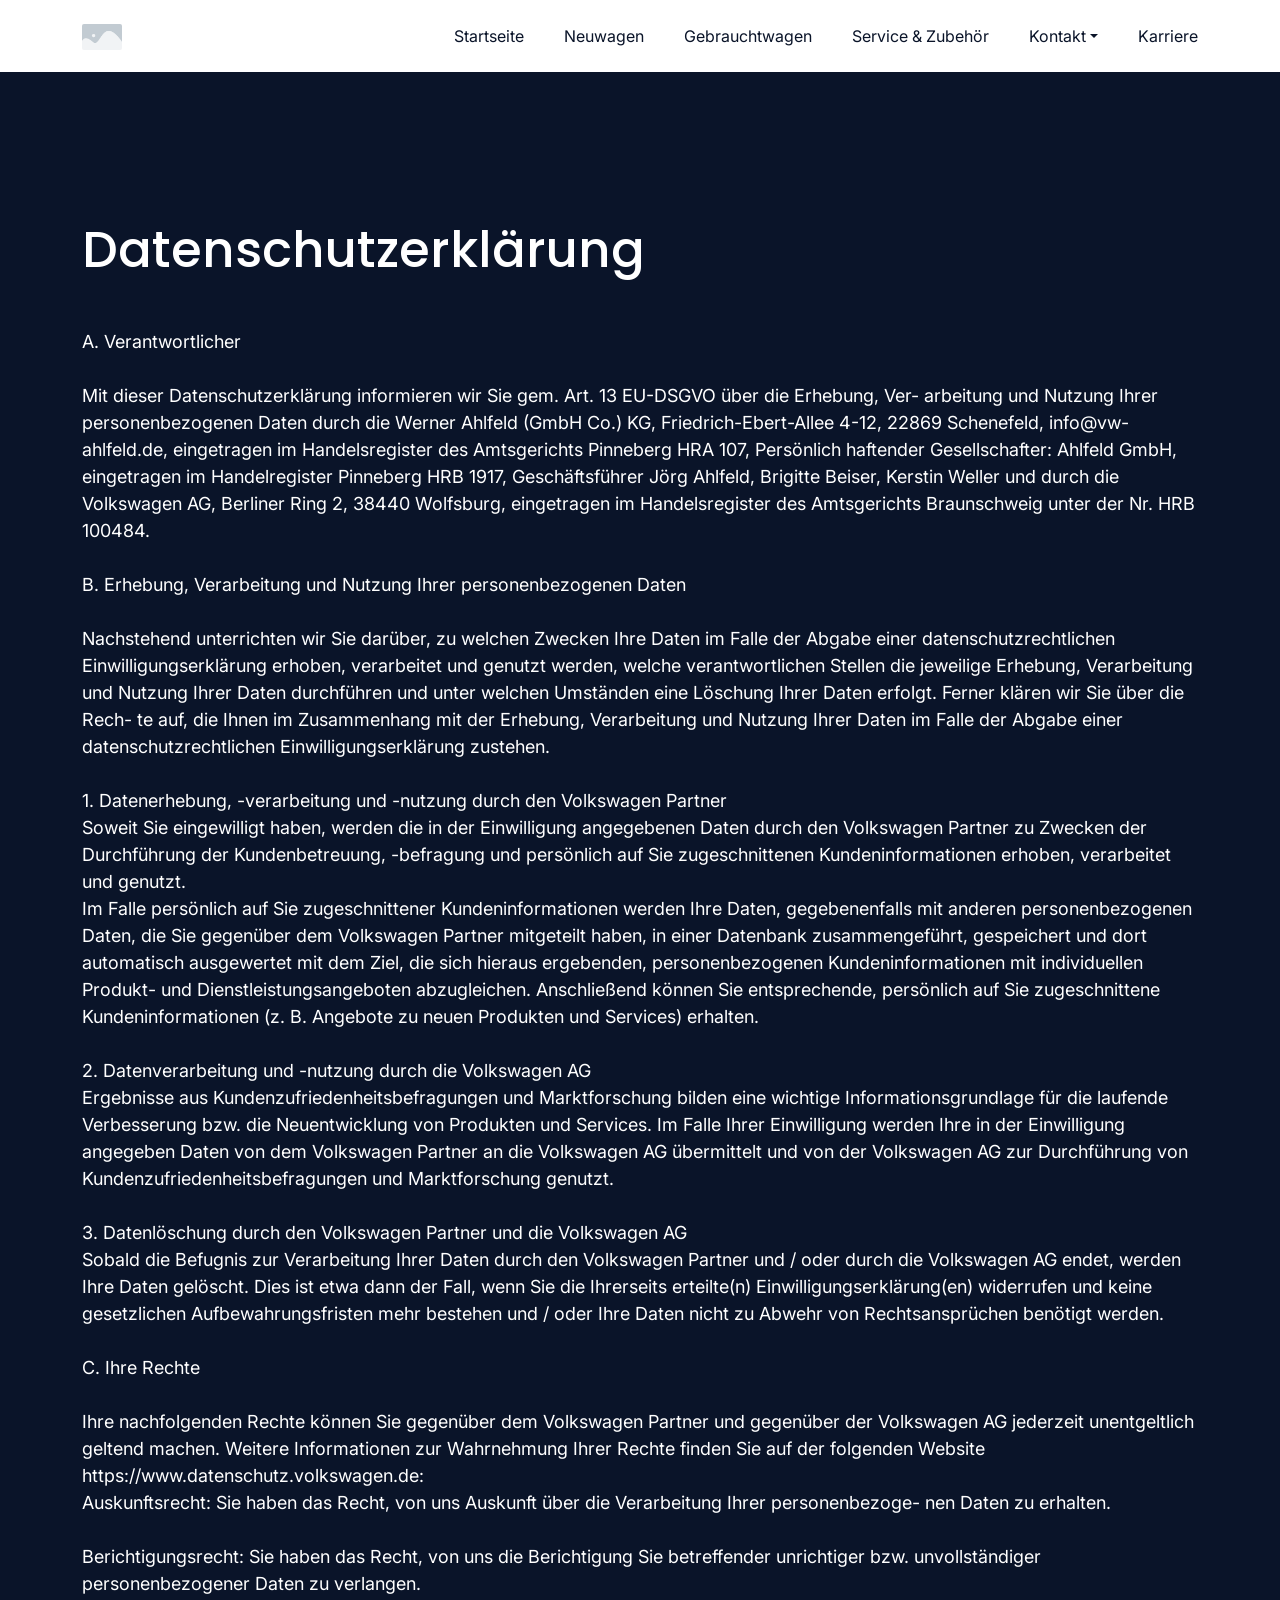
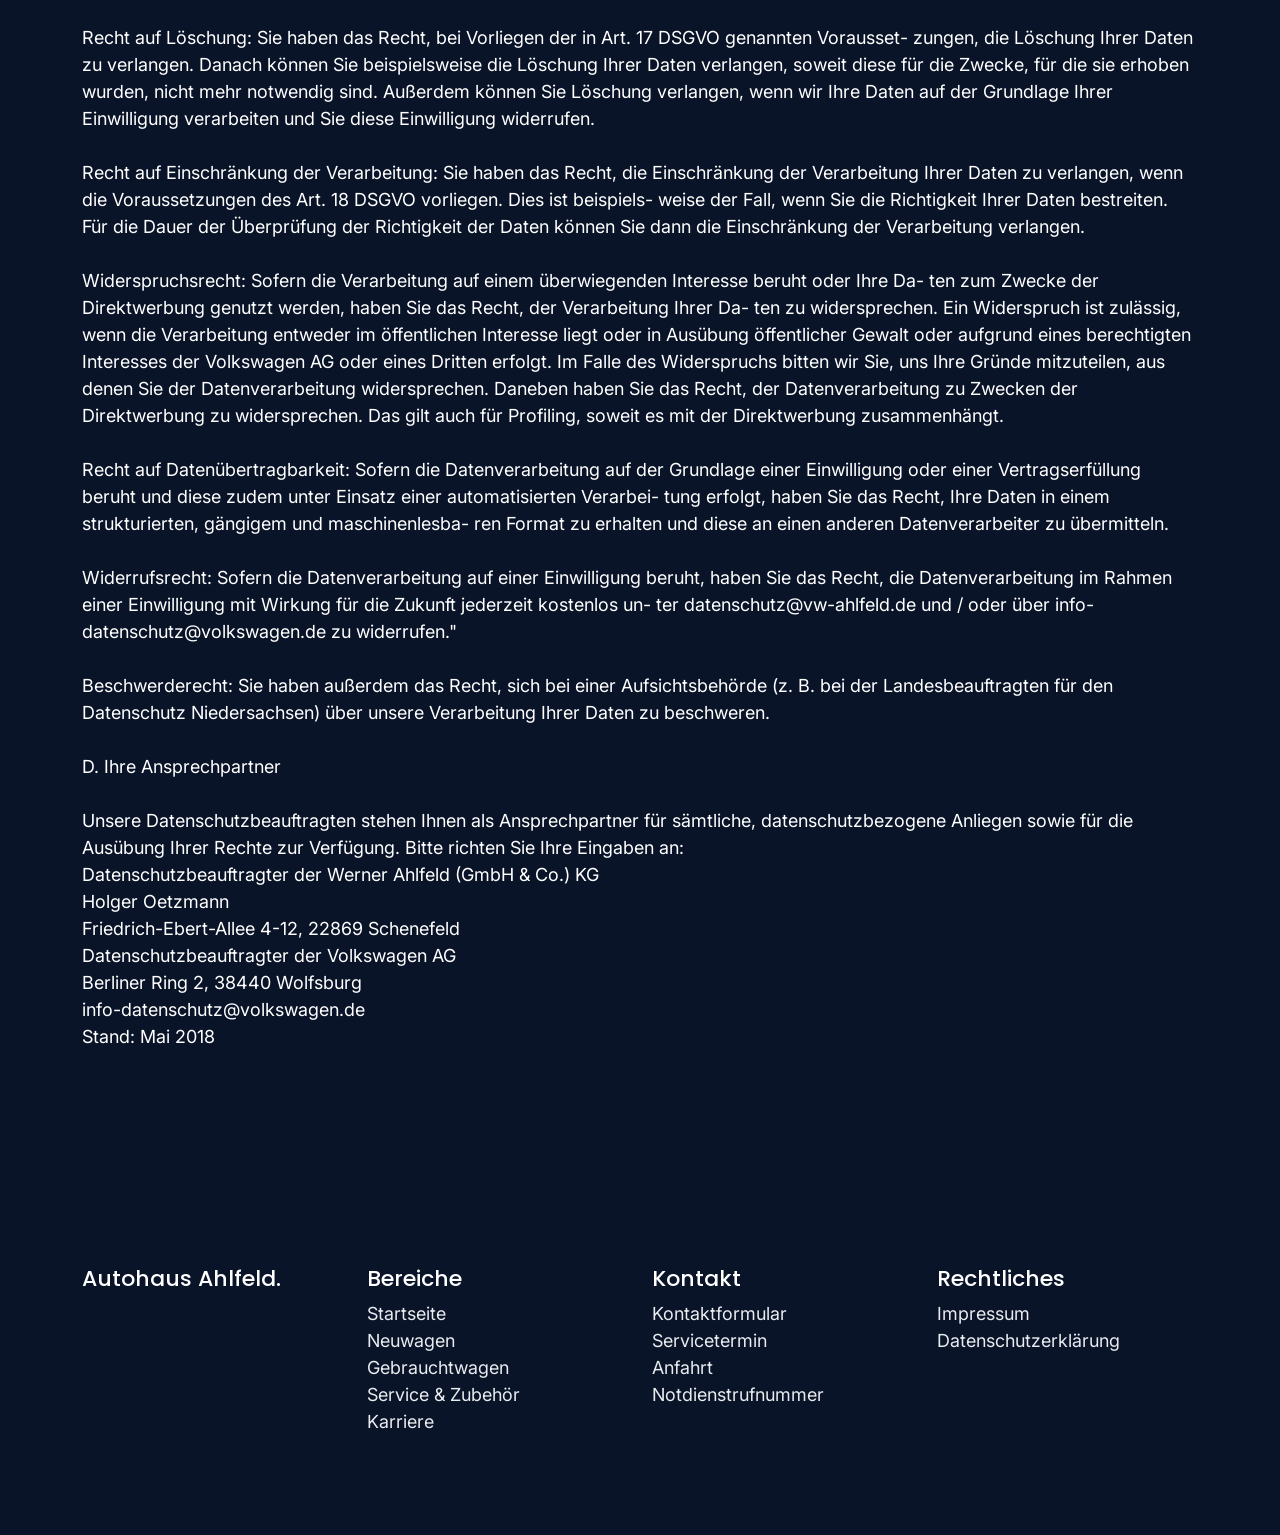
==== datenschutz/index.html @ afb30126 "Init commit" ====
<!DOCTYPE html>
<html lang="de">
  <head>
    <meta charset="UTF-8" />
    <meta name="viewport" content="width=device-width, initial-scale=1.0" />
    <meta name="description" content="Volkswagen-Vertragspartner und Audi-Service-Partner in Schenefeld. Gebrauchtwagen aller Marken." />
    <title>Autohaus Werner Ahlfeld – Ihr VW-Partner in Schenefeld</title>
    <!-- Bootstrap 5 -->
    <link href="https://cdn.jsdelivr.net/npm/bootstrap@5.3.3/dist/css/bootstrap.min.css" rel="stylesheet" />
    <!-- Bootstrap Icons -->
    <link href="https://cdn.jsdelivr.net/npm/bootstrap-icons@1.11.3/font/bootstrap-icons.min.css" rel="stylesheet" />
    <!-- Google Fonts -->
    <link rel="preconnect" href="https://fonts.googleapis.com">
    <link href="https://fonts.googleapis.com/css2?family=Inter:wght@400;500;600&family=Poppins:wght@500;600;700&display=swap" rel="stylesheet">
    <!-- Custom CSS -->
    <link href="../assets/css/style.css" rel="stylesheet" />
  </head>
  <body>

    <nav class="navbar py-3 navbar-expand-lg sticky-top">
      <div class="container">
        <a href="/" class="navbar-brand"><img src="../assets/images/placeholder.png" alt=""></a>
        <button class="navbar-toggler" type="button" data-bs-toggle="offcanvas" data-bs-target="#offcanvasNavbar" aria-controls="offcanvasNavbar" aria-label="Toggle navigation">
          <i class="bi bi-list"></i>
        </button>
        <div class="offcanvas offcanvas-end" tabindex="-1" id="offcanvasNavbar" aria-labelledby="offcanvasNavbarLabel">
          <div class="offcanvas-header">
            <img src="../assets/images/placeholder.png" alt="">
            <button type="button" class="btn-close" data-bs-dismiss="offcanvas" aria-label="Close"></button>
          </div>
          <div class="offcanvas-body">
            <ul class="navbar-nav justify-content-end flex-grow-1">
              <li class="nav-item">
                <a class="nav-link me-0 me-lg-4" aria-current="page" href="/">Startseite</a>
              </li>
              <li class="nav-item">
                <a class="nav-link me-0 me-lg-4" href="/index.html#neuwagen">Neuwagen</a>
              </li>
              <li class="nav-item">
                <a class="nav-link me-0 me-lg-4" href="/gebrauchtwagen/">Gebrauchtwagen</a>
              </li>
              <li class="nav-item">
                <a class="nav-link me-0 me-lg-4" href="/index.html#service">Service & Zubehör</a>
              </li>
              <li class="nav-item dropdown">
                <a class="nav-link dropdown-toggle me-0 me-lg-4" href="#" role="button" data-bs-toggle="dropdown" aria-expanded="false">Kontakt</a>
                <ul class="dropdown-menu">
                  <li><a class="dropdown-item" href="/index.html#kontakt">Anfahrt</a></li>
                  <li><a class="dropdown-item" href="/kontaktformular">Kontaktformular</a></li>
                  <li><a class="dropdown-item" href="/servicetermin">Servicetermin</a></li>
                  <li><a class="dropdown-item" href="/index.html#kontakt">Notdienstrufnummer</a></li>
                </ul>
              </li>
              <li class="nav-item">
                <a class="nav-link pe-lg-0" href="/index.html#karriere">Karriere</a>
              </li>
            </ul>
          </div>
        </div>
      </div>
    </nav>

    <section class="hero-section">
      <div class="container">
        <div class="row">
          <div class="col-12 text-white pt-5">
            <h1 class="mb-5">Datenschutzerklärung</h1>
            <p>
                A. Verantwortlicher
                <br>
                <br>
                Mit dieser Datenschutzerklärung informieren wir Sie gem. Art. 
                13 EU-DSGVO über die Erhebung, Ver- arbeitung und Nutzung Ihrer 
                personenbezogenen Daten durch die Werner Ahlfeld (GmbH Co.) KG, 
                Friedrich-Ebert-Allee 4-12, 22869 Schenefeld, info@vw-ahlfeld.de, 
                eingetragen im Handelsregister des Amtsgerichts Pinneberg HRA 107, 
                Persönlich haftender Gesellschafter: Ahlfeld GmbH, eingetragen im Handelregister 
                Pinneberg HRB 1917, Geschäftsführer Jörg Ahlfeld, Brigitte Beiser, 
                Kerstin Weller und durch die Volkswagen AG, Berliner Ring 2, 
                38440 Wolfsburg, eingetragen im Handelsregister des Amtsgerichts Braunschweig unter der Nr. HRB 100484.
                <br>
                <br>
                B. Erhebung, Verarbeitung und Nutzung Ihrer personenbezogenen Daten
                <br>
                <br>
                Nachstehend unterrichten wir Sie darüber, 
                zu welchen Zwecken Ihre Daten im Falle der Abgabe einer datenschutzrechtlichen Einwilligungserklärung erhoben, 
                verarbeitet und genutzt werden, welche verantwortlichen Stellen die jeweilige Erhebung, 
                Verarbeitung und Nutzung Ihrer Daten durchführen und unter welchen Umständen eine Löschung Ihrer Daten erfolgt. 
                Ferner klären wir Sie über die Rech- te auf, die Ihnen im Zusammenhang mit der Erhebung, 
                Verarbeitung und Nutzung Ihrer Daten im Falle der Abgabe einer datenschutzrechtlichen Einwilligungserklärung zustehen.
                <br>
                <br>
                1. Datenerhebung, -verarbeitung und -nutzung durch den Volkswagen Partner
                <br>
                Soweit Sie eingewilligt haben, werden die in der Einwilligung angegebenen Daten durch den Volkswagen 
                Partner zu Zwecken der Durchführung der Kundenbetreuung, -befragung und persönlich auf Sie 
                zugeschnittenen Kundeninformationen erhoben, verarbeitet und genutzt.
                <br>
                Im Falle persönlich auf Sie zugeschnittener Kundeninformationen werden Ihre Daten, 
                gegebenenfalls mit anderen personenbezogenen Daten, die Sie gegenüber dem Volkswagen 
                Partner mitgeteilt haben, in einer Datenbank zusammengeführt, gespeichert und dort 
                automatisch ausgewertet mit dem Ziel, die sich hieraus ergebenden, personenbezogenen 
                Kundeninformationen mit individuellen Produkt- und Dienstleistungsangeboten abzugleichen. 
                Anschließend können Sie entsprechende, persönlich auf Sie zugeschnittene Kundeninformationen 
                (z. B. Angebote zu neuen Produkten und Services) erhalten.
                <br>
                <br>
                2. Datenverarbeitung und -nutzung durch die Volkswagen AG
                <br>
                Ergebnisse aus Kundenzufriedenheitsbefragungen und Marktforschung bilden eine wichtige Informationsgrundlage 
                für die laufende Verbesserung bzw. die Neuentwicklung von Produkten und Services. 
                Im Falle Ihrer Einwilligung werden Ihre in der Einwilligung angegeben Daten von dem Volkswagen 
                Partner an die Volkswagen AG übermittelt und von der Volkswagen AG zur Durchführung von 
                Kundenzufriedenheitsbefragungen und Marktforschung genutzt.
                <br>
                <br>
                3. Datenlöschung durch den Volkswagen Partner und die Volkswagen AG
                <br>
                Sobald die Befugnis zur Verarbeitung Ihrer Daten durch den Volkswagen Partner und / 
                oder durch die Volkswagen AG endet, werden Ihre Daten gelöscht. Dies ist etwa dann der Fall, 
                wenn Sie die Ihrerseits erteilte(n) Einwilligungserklärung(en) widerrufen und keine 
                gesetzlichen Aufbewahrungsfristen mehr bestehen und / oder Ihre Daten nicht zu Abwehr von 
                Rechtsansprüchen benötigt werden.
                <br>
                <br>
                C. Ihre Rechte
                <br>
                <br>
                Ihre nachfolgenden Rechte können Sie gegenüber dem Volkswagen Partner und gegenüber der Volkswagen AG 
                jederzeit unentgeltlich geltend machen. Weitere Informationen zur Wahrnehmung Ihrer Rechte finden 
                Sie auf der folgenden Website https://www.datenschutz.volkswagen.de:
                <br>
                Auskunftsrecht: Sie haben das Recht, von uns Auskunft über die Verarbeitung Ihrer personenbezoge- nen Daten zu erhalten.
                <br>
                <br>
                Berichtigungsrecht: Sie haben das Recht, von uns die Berichtigung Sie betreffender unrichtiger bzw. unvollständiger personenbezogener Daten zu verlangen.
                <br>
                <br>
                Recht auf Löschung: Sie haben das Recht, bei Vorliegen der in Art. 17 DSGVO genannten Vorausset- zungen, die Löschung Ihrer Daten zu verlangen. Danach können Sie beispielsweise die Löschung Ihrer Daten verlangen, soweit diese für die Zwecke, für die sie erhoben wurden, nicht mehr notwendig sind. Außerdem können Sie Löschung verlangen, wenn wir Ihre Daten auf der Grundlage Ihrer Einwilligung verarbeiten und Sie diese Einwilligung widerrufen.
                <br>
                <br>
                Recht auf Einschränkung der Verarbeitung: Sie haben das Recht, die Einschränkung der Verarbeitung Ihrer Daten zu verlangen, wenn die Voraussetzungen des Art. 18 DSGVO vorliegen. Dies ist beispiels- weise der Fall, wenn Sie die Richtigkeit Ihrer Daten bestreiten. Für die Dauer der Überprüfung der Richtigkeit der Daten können Sie dann die Einschränkung der Verarbeitung verlangen.
                <br>
                <br>
                Widerspruchsrecht: Sofern die Verarbeitung auf einem überwiegenden Interesse beruht oder Ihre Da- ten zum Zwecke der Direktwerbung genutzt werden, haben Sie das Recht, der Verarbeitung Ihrer Da- ten zu widersprechen. Ein Widerspruch ist zulässig, wenn die Verarbeitung entweder im öffentlichen Interesse liegt oder in Ausübung öffentlicher Gewalt oder aufgrund eines berechtigten Interesses der Volkswagen AG oder eines Dritten erfolgt. Im Falle des Widerspruchs bitten wir Sie, uns Ihre Gründe mitzuteilen, aus denen Sie der Datenverarbeitung widersprechen. Daneben haben Sie das Recht, der Datenverarbeitung zu Zwecken der Direktwerbung zu widersprechen. Das gilt auch für Profiling, soweit es mit der Direktwerbung zusammenhängt.
                <br>
                <br>
                Recht auf Datenübertragbarkeit: Sofern die Datenverarbeitung auf der Grundlage einer Einwilligung oder einer Vertragserfüllung beruht und diese zudem unter Einsatz einer automatisierten Verarbei- tung erfolgt, haben Sie das Recht, Ihre Daten in einem strukturierten, gängigem und maschinenlesba- ren Format zu erhalten und diese an einen anderen Datenverarbeiter zu übermitteln.
                <br>
                <br>
                Widerrufsrecht: Sofern die Datenverarbeitung auf einer Einwilligung beruht, haben Sie das Recht, die Datenverarbeitung im Rahmen einer Einwilligung mit Wirkung für die Zukunft jederzeit kostenlos un- ter datenschutz@vw-ahlfeld.de und / oder über info-datenschutz@volkswagen.de zu widerrufen."
                <br>
                <br>
                Beschwerderecht: Sie haben außerdem das Recht, sich bei einer Aufsichtsbehörde (z. B. bei der Landesbeauftragten für den Datenschutz Niedersachsen) über unsere Verarbeitung Ihrer Daten zu beschweren.
                <br>
                <br>
                D. Ihre Ansprechpartner
                <br>
                <br>
                Unsere Datenschutzbeauftragten stehen Ihnen als Ansprechpartner für sämtliche, 
                datenschutzbezogene Anliegen sowie für die Ausübung Ihrer Rechte zur Verfügung. 
                Bitte richten Sie Ihre Eingaben an:
                <br>
                Datenschutzbeauftragter der Werner Ahlfeld (GmbH & Co.) KG
                <br>
                Holger Oetzmann
                <br>
                Friedrich-Ebert-Allee 4-12, 22869 Schenefeld
                <br>
                Datenschutzbeauftragter der Volkswagen AG
                <br>
                Berliner Ring 2, 38440 Wolfsburg
                <br>
                info-datenschutz@volkswagen.de
                <br>
                Stand: Mai 2018
            </p>
          </div>
        </div>
      </div>
    </section>

    <footer>
      <div class="container">
        <div class="row">
          <div class="col-lg-3 col-12 text-white">
            <h2 class="h5 mb-5">Autohaus Ahlfeld.</h2>
          </div>
          <div class="col-lg-3 col-12 text-white mb-3 mb-lg-0">
            <h2 class="h5">Bereiche</h2>
            <a href="/">Startseite</a>
            <br>
            <a href="/index.html#neuwagen">Neuwagen</a>
            <br>
            <a href="/gebrauchtwagen/">Gebrauchtwagen</a>
            <br>
            <a href="/index.html#service">Service & Zubehör</a>
            <br>
            <a href="/index.html#karriere">Karriere</a>
          </div>
          <div class="col-lg-3 col-12 text-white mb-3 mb-lg-0">
            <h2 class="h5">Kontakt</h2>
            <a href="/kontaktformular/">Kontaktformular</a>
            <br>
            <a href="servicetermin/">Servicetermin</a>
            <br>
            <a href="/index.html#kontakt">Anfahrt</a>
            <br>
            <a href="/index.html#kontakt">Notdienstrufnummer</a>
          </div>
          <div class="col-lg-3 col-12 text-white">
            <h2 class="h5">Rechtliches</h2>
            <a href="/impressum/">Impressum</a>
            <br>
            <a href="/datenschutz/">Datenschutzerklärung</a>
          </div>
        </div>
      </div>
    </footer>

    <!-- Bootstrap JS -->
    <script src="https://cdn.jsdelivr.net/npm/bootstrap@5.3.3/dist/js/bootstrap.bundle.min.js"></script>
    <!-- Custom JS -->
    <script src="assets/js/script.js"></script>
  </body>
</html>
---- assets/css/style.css ----
:root {
    --dark: #0A1429;
    --light-blue: #6599FF;
    --bright-blue: #F3F7FB;
    --white: #fff;
    --light: #e9ecef;
    --fs-h1: clamp(2rem, 1.59rem + 2.04vw, 3.125rem);
    --fs-h2: clamp(1.625rem, 1.3rem + 1.59vw, 2.5rem);
    --fs-h3: clamp(1.375rem, 1.14rem + 1.13vw, 2rem);
    --fs-h4: clamp(1.25rem, 1.11rem + 0.68vw, 1.625rem);
    --fs-h5: clamp(1.1875rem, 1.11rem + 0.34vw, 1.375rem);
    --fs-body: clamp(1rem, 0.95rem + 0.22vw, 1.125rem);
    --font-heading: 'Poppins', sans-serif;
    --font-body: 'Inter', sans-serif;
}

body {
    margin: 0;
    padding: 0;
    min-height: 100vh;
    font-size: var(--fs-body);
    line-height: 1.5;
    font-family: var(--font-body) !important;
}

html {
  scroll-behavior: smooth;
}

section, footer {
    padding: 100px 0;
}

img {
    border-radius: 2px;
}

a {
    font-size: var(--fs-body) !important;
}

h1,
.h1,
h2,
.h2,
h3,
.h3,
h4,
.h4,
h5,
.h5,
h6,
.h6 {
    margin-top: 0;
    line-height: 1.2;
}

h1, .h1 {
    font-size: var(--fs-h1);
    font-family: var(--font-heading) !important;
}

h2, .h2 {
    font-size: var(--fs-h2);
    font-family: var(--font-heading) !important;
}

h3, .h3 {
    font-size: var(--fs-h3);
    font-family: var(--font-heading) !important;
}

h4, .h4 {
    font-size: var(--fs-h4);
    font-family: var(--font-heading) !important;
}

h5, .h5 {
    font-size: var(--fs-h5);
    font-family: var(--font-heading) !important;
}

h6, .h6 {
    font-size: var(--fs-body);
    font-family: var(--font-heading) !important;
}

.text-vw-blue {
    color: var(--dark) !important;
}

.btn-white {
    border: 1px solid #fff;
    background-color: #fff;
    border-radius: 2px;
    color: var(--dark);
    padding: 8px 30px;
}

.btn-white:hover {
    border: 1px solid #fff;
    background-color: transparent;
    color: #fff;
}

.btn-white-border {
    border: 1px solid #fff;
    background-color: transparent;
    border-radius: 2px;
    color: #fff;
    padding: 8px 30px;
}

.btn-white-border:hover {
    border: 1px solid #fff;
    background-color: #fff;
    color: var(--dark);
}

.btn-dark {
    border: 1px solid var(--dark);
    background-color: var(--dark);
    border-radius: 2px;
    color: #fff;
    padding: 8px 30px;
}

.btn-dark:hover {
    border: 1px solid var(--dark);
    background-color: transparent;
    color: var(--dark);
}

.btn-dark-border {
    border: 1px solid var(--dark);
    background-color: transparent;
    border-radius: 2px;
    color: var(--dark);
    padding: 8px 30px;
}

.btn-dark-border:hover {
    border: 1px solid var(--dark);
    background-color: var(--dark);
    color: #fff;
}

.eyebrow-white {
    padding: 2px 20px;
    font-size: 16px;
    color: var(--white);
    border: 1px solid var(--white);
    border-radius: 100px;
}

.eyebrow-dark {
    padding: 2px 20px;
    font-size: 16px;
    color: var(--dark);
    border: 1px solid var(--dark);
    border-radius: 100px;
}

/*-------------------------------------------------------------------------------------- NAVBAR */

.navbar {
    background-color: var(--white);
}

.navbar-brand img,
.offcanvas-header img {
    width: 40px;
}

.nav-link {
    font-size: 16px !important;
    color: var(--dark) !important;
}

.offcanvas-header {
    border-bottom: 1px solid var(--light) !important;
}

.offcanvas-header img {
    padding: 5px 0;
}

.offcanvas-body {
    padding-top: 8px;
}

.navbar-toggler,
.btn-close {
    border: none;
    box-shadow: none !important;
    padding: 0;
}

.navbar-toggler i {
    color: var(--dark) !important;
    font-size: 30px;
}

.navbar .dropdown-item {
    font-size: 16px !important;
}

.dropdown-menu {
    border-radius: 2px !important;
    border: none;
}

.dropdown-item:hover {
    background-color: var(--dark);
    color: var(--white);
    transition: .3s;
}

/*-------------------------------------------------------------------------------------- HERO-SECTION */

.hero-section {
    background-color: var(--dark);
    background-repeat: no-repeat;
    background-position: center;
    background-size: cover;
}

/*-------------------------------------------------------------------------------------- SERVICE-SECTION */

.service-card {
    border-radius: 2px;
    border: 1px solid var(--light);
    padding: 30px;
    transition: .3s;
}

.service-card:hover {
    border: 1px solid var(--dark);
}

/*-------------------------------------------------------------------------------------- KONTAKT-SECTION */

.kontakt-card {
    border-radius: 2px;
    border: 1px solid var(--light);
    padding: 30px;
    transition: .3s;
}

.kontakt-card:hover {
    border: 1px solid var(--dark);
}

.contact-form {
    background-color: var(--dark);
    border: 1px solid var(--light);
    border-radius: 2px;
    padding: 30px;
}

.contact-form .form-label {
    font-weight: 600;
}

.contact-form .form-control,
.contact-form .form-check-input,
.contact-form textarea {
    border-radius: 2px;
}

.contact-form .btn {
    min-width: 180px;
}

.map-container {
    border-radius: 2px;
    border: 1px solid var(--light);
    overflow: hidden;
}
 
.map-container iframe {
    display: block;
    filter: grayscale(100%) contrast(90%);
    transition: filter .3s;
}
 
.map-container:hover iframe {
    filter: grayscale(0%);
}

/*-------------------------------------------------------------------------------------- FOOTER-SECTION */

footer {
    background-color: var(--dark);
}

footer a {
    text-decoration: none;
    color: var(--light);
}

/*-------------------------------------------------------------------------------------- MEDIAQUERY: */

@media (max-width: 575.9px) {
    section, footer {
        padding: 50px 0;
    }

    .hero-section {
        padding-top: 0;
    }
}

@media (min-width: 992px) {
    section img {
        height: 70vh !important;
        object-fit: cover !important;
        object-position: center !important;
    }
}

@media (max-width: 991.9px) {
    .nav-link {
        font-size: 20px !important;
    }

    .navbar .dropdown-item {
        font-size: 20px !important;
    }
}
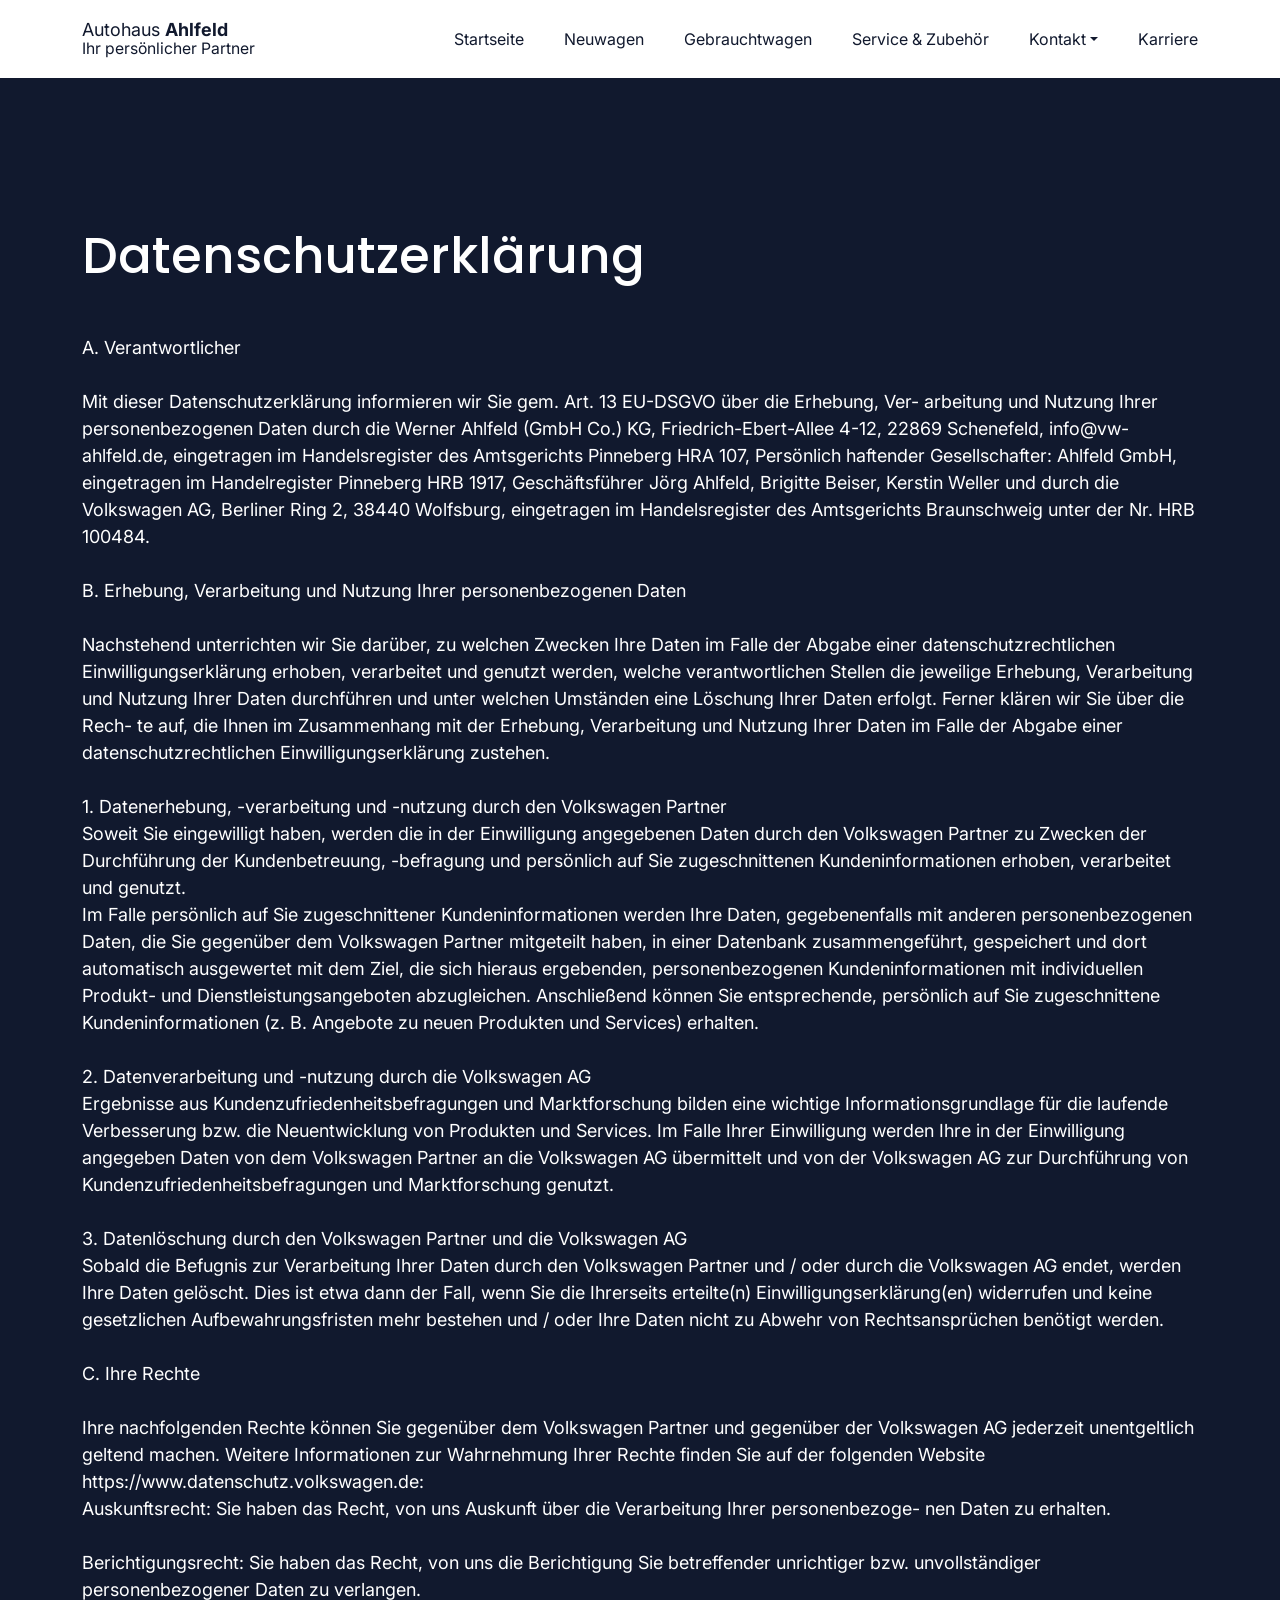
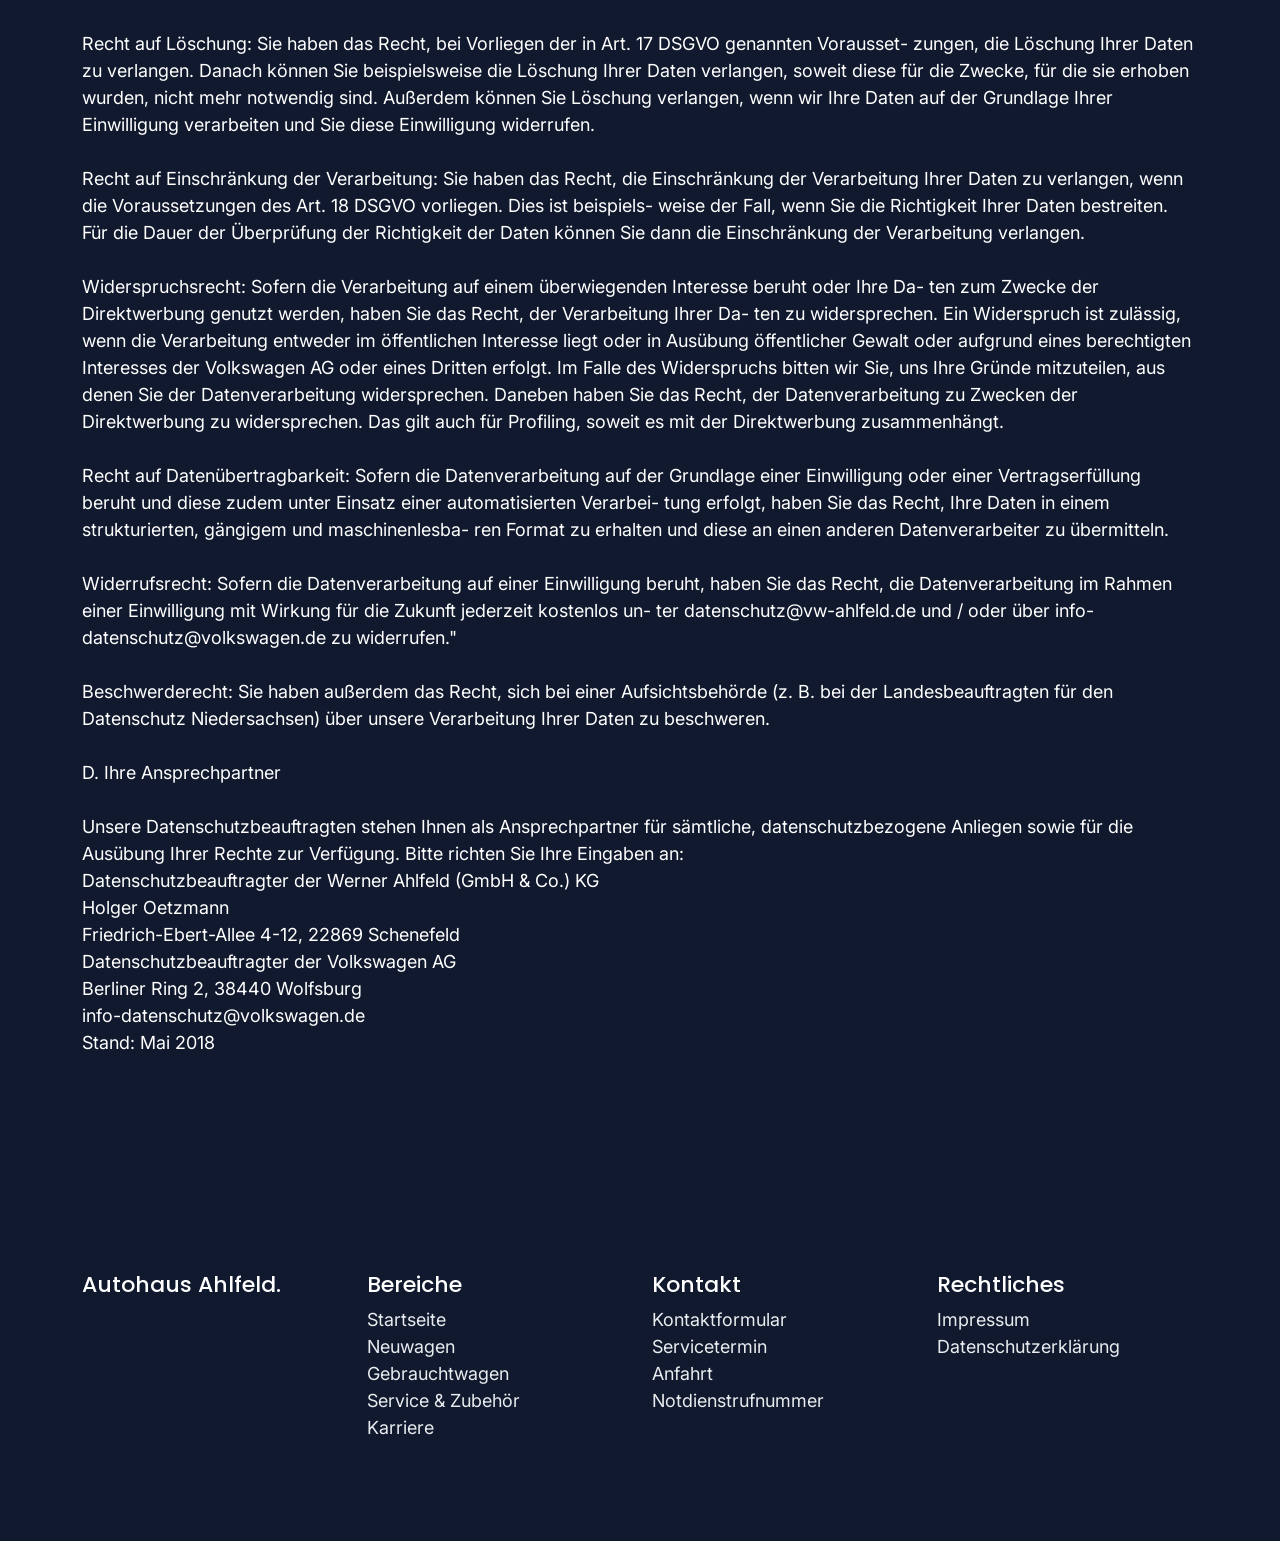
==== commit d329d134: "Update navbar branding across multiple pages and adjust dark theme color" ====
--- a/datenschutz/index.html
+++ b/datenschutz/index.html
@@ -19,7 +19,7 @@
 
     <nav class="navbar py-3 navbar-expand-lg sticky-top">
       <div class="container">
-        <a href="/" class="navbar-brand"><img src="../assets/images/placeholder.png" alt=""></a>
+        <a href="/" class="navbar-brand lh-1 text-vw-blue">Autohaus <strong>Ahlfeld</strong><br><small>Ihr persönlicher Partner</small></a>
         <button class="navbar-toggler" type="button" data-bs-toggle="offcanvas" data-bs-target="#offcanvasNavbar" aria-controls="offcanvasNavbar" aria-label="Toggle navigation">
           <i class="bi bi-list"></i>
         </button>
--- a/assets/css/style.css
+++ b/assets/css/style.css
@@ -1,5 +1,5 @@
 :root {
-    --dark: #0A1429;
+    --dark: #11192e;
     --light-blue: #6599FF;
     --bright-blue: #F3F7FB;
     --white: #fff;
@@ -280,12 +280,6 @@
  
 .map-container iframe {
     display: block;
-    filter: grayscale(100%) contrast(90%);
-    transition: filter .3s;
-}
- 
-.map-container:hover iframe {
-    filter: grayscale(0%);
 }
 
 /*-------------------------------------------------------------------------------------- FOOTER-SECTION */
@@ -327,4 +321,11 @@
     .navbar .dropdown-item {
         font-size: 20px !important;
     }
+
+    section img {
+        height: 40vh !important;
+        width: 100%;
+        object-fit: cover !important;
+        object-position: center !important;
+    }
 }
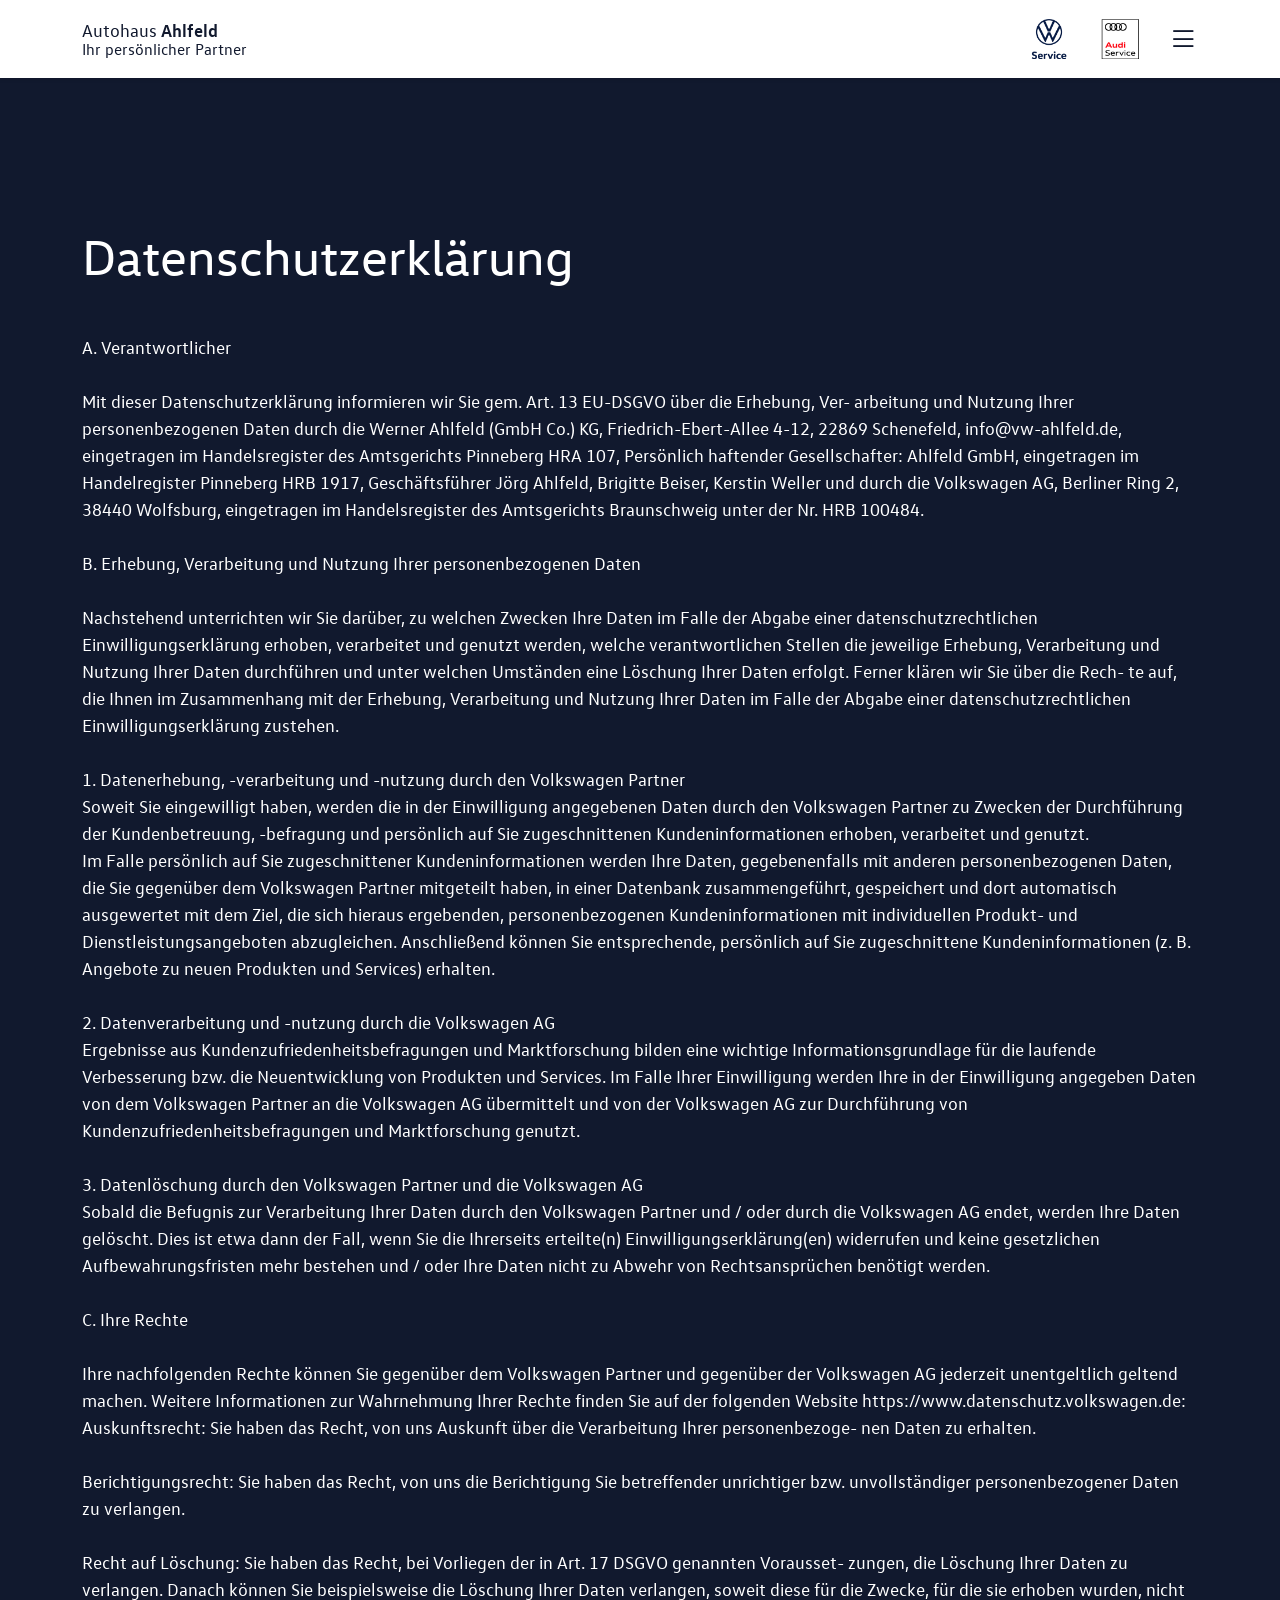
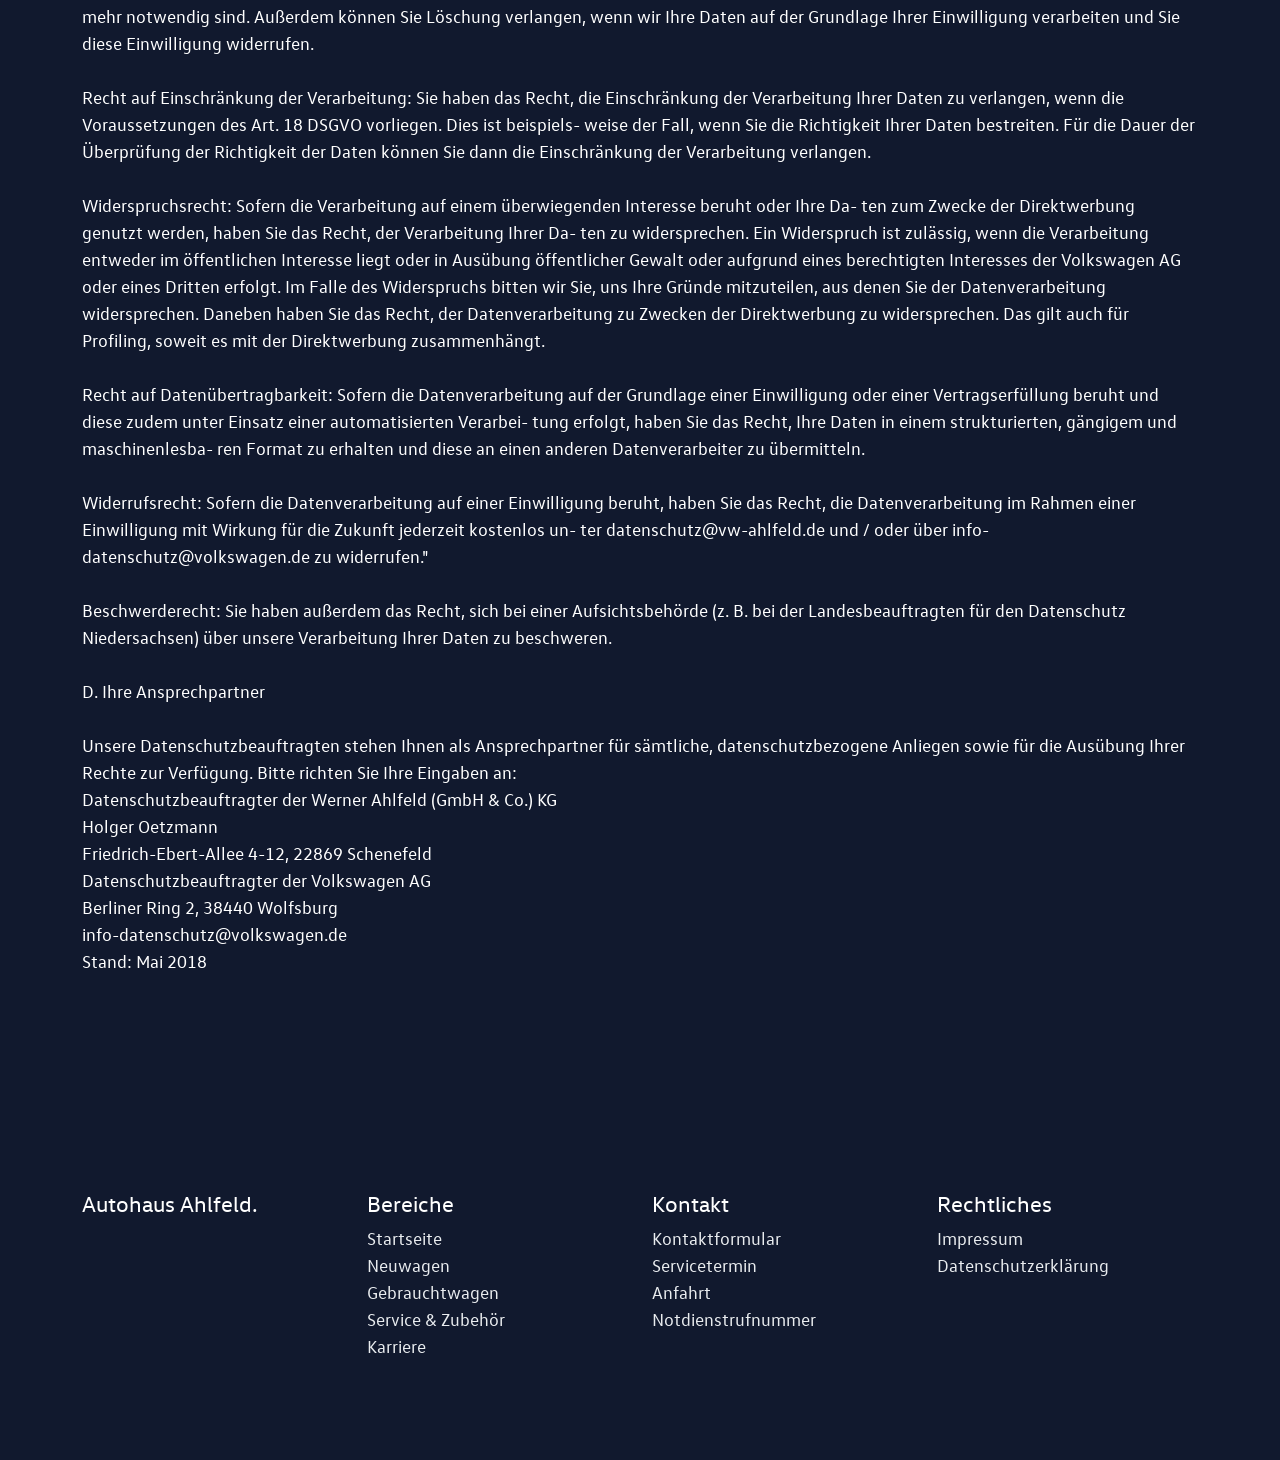
==== commit c166a1c1: "Add service logos to navbar across multiple pages and update navbar styles" ====
--- a/datenschutz/index.html
+++ b/datenschutz/index.html
@@ -17,9 +17,13 @@
   </head>
   <body>
 
-    <nav class="navbar py-3 navbar-expand-lg sticky-top">
+    <nav class="navbar shadow-sm py-3 sticky-top">
       <div class="container">
         <a href="/" class="navbar-brand lh-1 text-vw-blue">Autohaus <strong>Ahlfeld</strong><br><small>Ihr persönlicher Partner</small></a>
+        <div class="service-logos">
+          <img src="../assets/images/VW-Service-Logo.png" alt="VW Service Logo" class="service-logo">
+          <img src="../assets/images/Audi-Service-Logo.png" alt="Audi Service Logo" class="service-logo">
+        </div>
         <button class="navbar-toggler" type="button" data-bs-toggle="offcanvas" data-bs-target="#offcanvasNavbar" aria-controls="offcanvasNavbar" aria-label="Toggle navigation">
           <i class="bi bi-list"></i>
         </button>
--- a/assets/css/style.css
+++ b/assets/css/style.css
@@ -1,3 +1,42 @@
+/* VW Webfonts */
+@font-face {
+    font-family: 'VW Head';
+    src: url('../font/VW_Webfonts/VWHeadWeb-Regular.woff') format('woff');
+    font-weight: 400;
+}
+
+@font-face {
+    font-family: 'VW Head';
+    src: url('../font/VW_Webfonts/VWHeadWeb-Bold.woff') format('woff');
+    font-weight: 700;
+}
+
+@font-face {
+    font-family: 'VW Head';
+    src: url('../font/VW_Webfonts/VWHeadWeb-ExtraBold.woff2') format('woff2'),
+         url('../font/VW_Webfonts/VWHeadWeb-ExtraBold.woff') format('woff');
+    font-weight: 800;
+}
+
+@font-face {
+    font-family: 'VW Text';
+    src: url('../font/VW_Webfonts/VWTextWeb-Regular.woff') format('woff');
+    font-weight: 400;
+}
+
+@font-face {
+    font-family: 'VW Text';
+    src: url('../font/VW_Webfonts/VWTextWeb-Bold.woff') format('woff');
+    font-weight: 700;
+}
+
+@font-face {
+    font-family: 'VW Text';
+    src: url('../font/VW_Webfonts/VWTextWeb-Light.woff2') format('woff2'),
+         url('../font/VW_Webfonts/VWTextWeb-Light.woff') format('woff');
+    font-weight: 300;
+}
+
 :root {
     --dark: #11192e;
     --light-blue: #6599FF;
@@ -10,8 +49,8 @@
     --fs-h4: clamp(1.25rem, 1.11rem + 0.68vw, 1.625rem);
     --fs-h5: clamp(1.1875rem, 1.11rem + 0.34vw, 1.375rem);
     --fs-body: clamp(1rem, 0.95rem + 0.22vw, 1.125rem);
-    --font-heading: 'Poppins', sans-serif;
-    --font-body: 'Inter', sans-serif;
+    --font-heading: 'VW Head', sans-serif;
+    --font-body: 'VW Text', sans-serif;
 }
 
 body {
@@ -21,6 +60,7 @@
     font-size: var(--fs-body);
     line-height: 1.5;
     font-family: var(--font-body) !important;
+    color: var(--dark);
 }
 
 html {
@@ -53,6 +93,7 @@
 .h6 {
     margin-top: 0;
     line-height: 1.2;
+    color: var(--dark);
 }
 
 h1, .h1 {
@@ -167,13 +208,42 @@
     background-color: var(--white);
 }
 
+.navbar-brand-logo {
+    width: 700px;
+    display: inline-block;
+}
+
+.navbar .container {
+    display: flex;
+    align-items: center;
+    gap: 0.75rem;
+}
+
+.navbar-brand {
+    flex: 1 1 auto;
+    min-width: 0;
+}
+
+.service-logos {
+    display: flex;
+    align-items: center;
+}
+
+.service-logo {
+    height: 40px;
+    display: inline-block;
+}
+
+.navbar-toggler {
+    margin-left: auto;
+}
+
 .navbar-brand img,
 .offcanvas-header img {
     width: 40px;
 }
 
 .nav-link {
-    font-size: 16px !important;
     color: var(--dark) !important;
 }
 
@@ -220,9 +290,10 @@
 
 .hero-section {
     background-color: var(--dark);
-    background-repeat: no-repeat;
-    background-position: center;
-    background-size: cover;
+}
+
+.hero-section h1 {
+    color: var(--white);
 }
 
 /*-------------------------------------------------------------------------------------- SERVICE-SECTION */
@@ -288,6 +359,10 @@
     background-color: var(--dark);
 }
 
+footer h2 {
+    color: var(--white) !important;
+}
+
 footer a {
     text-decoration: none;
     color: var(--light);
@@ -302,6 +377,10 @@
 
     .hero-section {
         padding-top: 0;
+    }
+
+    .service-logo {
+        height: 30px;
     }
 }
 
@@ -310,6 +389,7 @@
         height: 70vh !important;
         object-fit: cover !important;
         object-position: center !important;
+        width: 100%;
     }
 }
 
